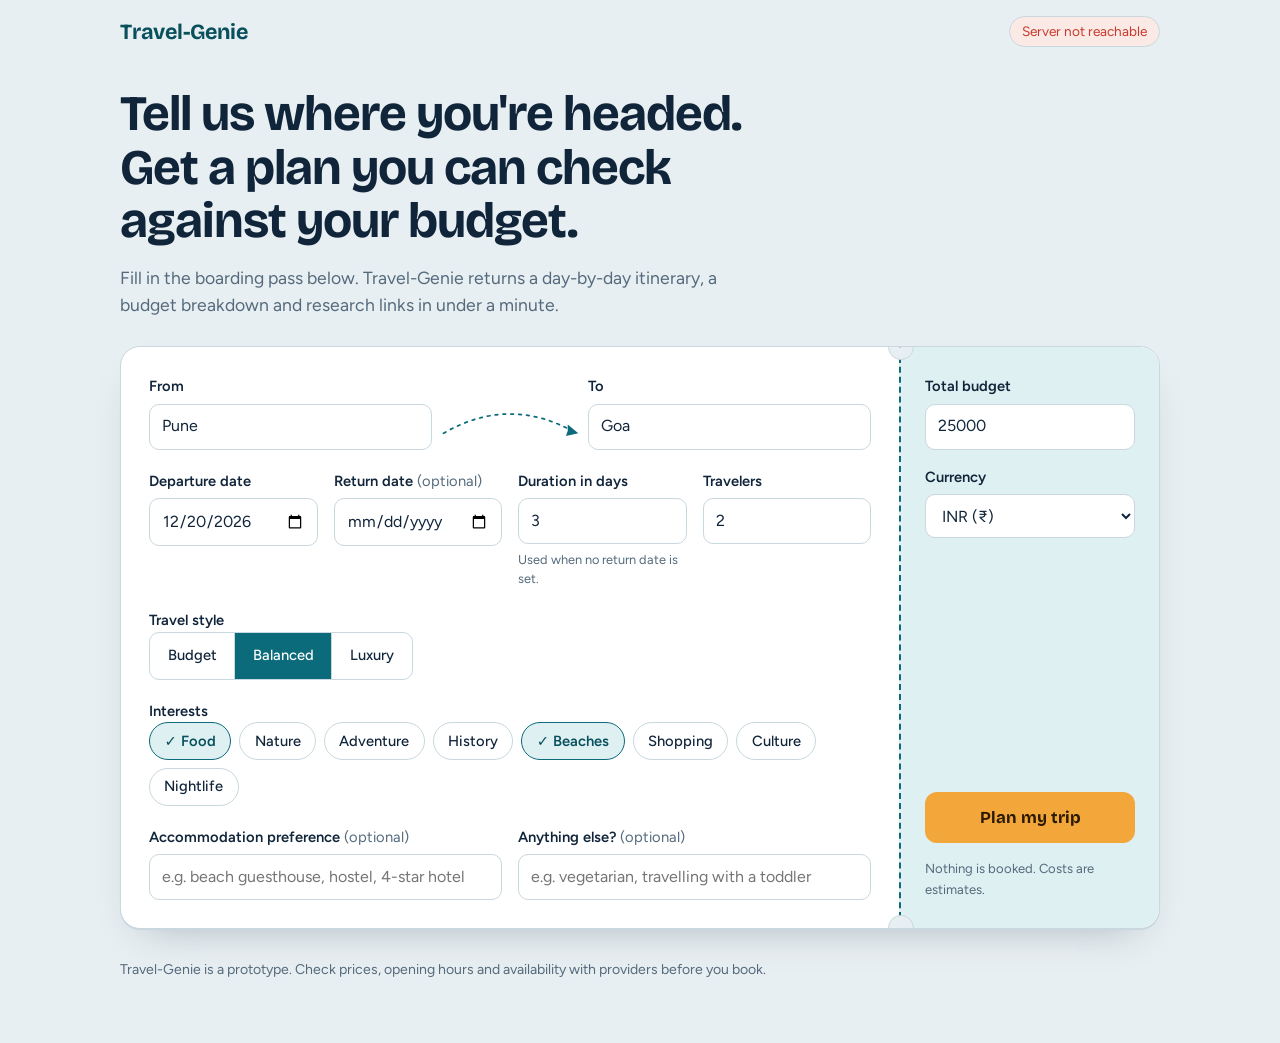
==== static/index.html @ c861fd00 "Build Travel-Genie MVP: FastAPI backend, Gemini + SerpApi integrations, demo fallback, UI, tests" ====
<!DOCTYPE html>
<html lang="en">
<head>
  <meta charset="utf-8">
  <meta name="viewport" content="width=device-width, initial-scale=1">
  <title>Travel-Genie: plan a trip with a budget you can check</title>
  <meta name="description" content="Tell Travel-Genie where you're headed and get a day-by-day plan with an estimated budget.">
  <link rel="icon" href="data:image/svg+xml,%3Csvg xmlns='http://www.w3.org/2000/svg' viewBox='0 0 100 100'%3E%3Ctext y='.9em' font-size='90'%3E%F0%9F%A7%9E%3C/text%3E%3C/svg%3E">
  <link rel="preconnect" href="https://fonts.googleapis.com">
  <link rel="preconnect" href="https://fonts.gstatic.com" crossorigin>
  <link href="https://fonts.googleapis.com/css2?family=Bricolage+Grotesque:opsz,wght@12..96,500;12..96,700&family=Figtree:wght@400;500;600&display=swap" rel="stylesheet">
  <link rel="stylesheet" href="/static/styles.css">
</head>
<body>
  <a class="skip" href="#plan-form">Skip to the planner</a>

  <header class="top">
    <div class="wrap top-row">
      <span class="brand">Travel-Genie</span>
      <span id="mode-pill" class="mode-pill" role="status">Checking setup…</span>
    </div>
  </header>

  <main>
    <section class="hero wrap">
      <h1>Tell us where you're headed. Get a plan you can check against your budget.</h1>
      <p class="lede">Fill in the boarding pass below. Travel-Genie returns a day-by-day itinerary, a budget breakdown and research links in under a minute.</p>
    </section>

    <section class="wrap">
      <form id="plan-form" class="pass" novalidate>
        <div class="pass-main">
          <div class="route">
            <div class="field route-field">
              <label for="start_city">From</label>
              <input id="start_city" name="start_city" value="Pune" autocomplete="off" required maxlength="80">
            </div>
            <svg class="route-line" viewBox="0 0 160 40" aria-hidden="true" focusable="false">
              <path d="M4 30 Q80 -14 156 30" fill="none" stroke="currentColor" stroke-width="2" stroke-dasharray="3 6" stroke-linecap="round"/>
              <path d="M146 20l12 10-14 3 2-6z" fill="currentColor"/>
            </svg>
            <div class="field route-field">
              <label for="destination">To</label>
              <input id="destination" name="destination" value="Goa" autocomplete="off" required maxlength="80">
            </div>
          </div>

          <div class="grid">
            <div class="field">
              <label for="departure_date">Departure date</label>
              <input id="departure_date" name="departure_date" type="date" required>
            </div>
            <div class="field">
              <label for="return_date">Return date <span class="opt">(optional)</span></label>
              <input id="return_date" name="return_date" type="date">
            </div>
            <div class="field">
              <label for="duration_days">Duration in days</label>
              <input id="duration_days" name="duration_days" type="number" min="1" max="14" value="3" inputmode="numeric">
              <small id="duration-hint" class="hint">Used when no return date is set.</small>
            </div>
            <div class="field">
              <label for="travelers">Travelers</label>
              <input id="travelers" name="travelers" type="number" min="1" max="20" value="2" inputmode="numeric" required>
            </div>
          </div>

          <fieldset class="field">
            <legend>Travel style</legend>
            <div class="segmented">
              <label><input type="radio" name="travel_style" value="budget"><span>Budget</span></label>
              <label><input type="radio" name="travel_style" value="balanced" checked><span>Balanced</span></label>
              <label><input type="radio" name="travel_style" value="luxury"><span>Luxury</span></label>
            </div>
          </fieldset>

          <fieldset class="field">
            <legend>Interests</legend>
            <div class="chips" id="interests">
              <label><input type="checkbox" name="interests" value="food" checked><span>Food</span></label>
              <label><input type="checkbox" name="interests" value="nature"><span>Nature</span></label>
              <label><input type="checkbox" name="interests" value="adventure"><span>Adventure</span></label>
              <label><input type="checkbox" name="interests" value="history"><span>History</span></label>
              <label><input type="checkbox" name="interests" value="beaches" checked><span>Beaches</span></label>
              <label><input type="checkbox" name="interests" value="shopping"><span>Shopping</span></label>
              <label><input type="checkbox" name="interests" value="culture"><span>Culture</span></label>
              <label><input type="checkbox" name="interests" value="nightlife"><span>Nightlife</span></label>
            </div>
          </fieldset>

          <div class="grid two">
            <div class="field">
              <label for="accommodation">Accommodation preference <span class="opt">(optional)</span></label>
              <input id="accommodation" name="accommodation" placeholder="e.g. beach guesthouse, hostel, 4-star hotel" maxlength="100">
            </div>
            <div class="field">
              <label for="notes">Anything else? <span class="opt">(optional)</span></label>
              <input id="notes" name="notes" placeholder="e.g. vegetarian, travelling with a toddler" maxlength="1000">
            </div>
          </div>
        </div>

        <div class="pass-stub">
          <div class="field">
            <label for="budget">Total budget</label>
            <input id="budget" name="budget" type="number" min="1" step="any" value="25000" inputmode="decimal" required>
          </div>
          <div class="field">
            <label for="currency">Currency</label>
            <select id="currency" name="currency">
              <option value="INR" selected>INR (₹)</option>
              <option value="USD">USD ($)</option>
              <option value="EUR">EUR (€)</option>
              <option value="GBP">GBP (£)</option>
              <option value="AED">AED</option>
              <option value="SGD">SGD</option>
              <option value="THB">THB</option>
            </select>
          </div>
          <button type="submit" id="submit-btn" class="go">Plan my trip</button>
          <p class="stub-note">Nothing is booked. Costs are estimates.</p>
        </div>
      </form>
    </section>

    <section id="results" class="wrap results" aria-live="polite" tabindex="-1"></section>
  </main>

  <footer class="wrap foot">
    <p>Travel-Genie is a prototype. Check prices, opening hours and availability with providers before you book.</p>
  </footer>

  <script src="/static/app.js"></script>
</body>
</html>
---- static/styles.css ----
:root {
  --ink: #10243a;
  --muted: #546a7c;
  --page: #e8eff2;
  --paper: #ffffff;
  --line: #c9d7de;
  --lagoon: #0b6b7a;
  --lagoon-deep: #08505c;
  --lagoon-wash: #dff0f2;
  --saffron: #f3a73b;
  --saffron-deep: #b86f00;
  --coral: #c8392c;
  --coral-wash: #fbe9e6;
  --ok: #1d7a4a;
  --ok-wash: #e1f3e8;
  --radius: 14px;
  --display: "Bricolage Grotesque", "Trebuchet MS", system-ui, sans-serif;
  --body: "Figtree", system-ui, -apple-system, "Segoe UI", sans-serif;
}
@media (prefers-color-scheme: dark) {
  :root {
    --ink: #e7eef3; --muted: #9fb3c1; --page: #0c1a26; --paper: #132636; --line: #264257;
    --lagoon: #52c2d1; --lagoon-deep: #7bd3df; --lagoon-wash: #12384a;
    --saffron: #f3a73b; --saffron-deep: #f6c070; --coral: #ff8a7c; --coral-wash: #3a1f22;
    --ok: #6fd39b; --ok-wash: #14382a;
  }
}
* { box-sizing: border-box; }
html { scroll-behavior: smooth; }
body { margin: 0; background: var(--page); color: var(--ink); font: 400 1rem/1.55 var(--body); }
.wrap { width: min(1040px, 100% - 2rem); margin-inline: auto; }
.skip { position: absolute; left: -999px; top: 0; background: var(--ink); color: var(--paper); padding: .5rem 1rem; z-index: 10; }
.skip:focus { left: 1rem; top: 1rem; }
:focus-visible { outline: 3px solid var(--saffron); outline-offset: 2px; }

.top { padding: 1rem 0; }
.top-row { display: flex; justify-content: space-between; align-items: center; gap: 1rem; }
.brand { font: 700 1.35rem var(--display); letter-spacing: -.01em; color: var(--lagoon-deep); }
.mode-pill { font-size: .85rem; padding: .25rem .75rem; border-radius: 999px; background: var(--lagoon-wash); color: var(--lagoon-deep); border: 1px solid var(--line); }
.mode-pill.demo { background: var(--coral-wash); color: var(--coral); }

.hero { padding: 1.5rem 0 1.75rem; }
h1 { font: 700 clamp(1.9rem, 4.6vw, 3.1rem)/1.08 var(--display); letter-spacing: -.02em; margin: 0 0 1rem; max-width: 22ch; text-wrap: balance; }
.lede { font-size: 1.1rem; color: var(--muted); max-width: 56ch; margin: 0; }

/* ---------- boarding pass form ---------- */
.pass { display: grid; grid-template-columns: 1fr 260px; background: var(--paper); border: 1px solid var(--line); border-radius: 20px; position: relative; box-shadow: 0 1px 0 var(--line), 0 18px 40px -24px rgba(16, 36, 58, .35); }
.pass-main { padding: 1.75rem; display: grid; gap: 1.25rem; }
.pass-stub { padding: 1.75rem 1.5rem; display: flex; flex-direction: column; gap: 1rem; background: var(--lagoon-wash); border-left: 2px dashed var(--lagoon); border-radius: 0 20px 20px 0; position: relative; }
.pass-stub::before, .pass-stub::after { content: ""; position: absolute; left: -13px; width: 24px; height: 24px; border-radius: 50%; background: var(--page); border: 1px solid var(--line); }
.pass-stub::before { top: -13px; clip-path: inset(50% 0 0 0); }
.pass-stub::after { bottom: -13px; clip-path: inset(0 0 50% 0); }

.route { display: grid; grid-template-columns: 1fr minmax(60px, 140px) 1fr; align-items: end; gap: .5rem; }
.route-line { width: 100%; color: var(--lagoon); margin-bottom: .5rem; }
.route-field input { font: 700 clamp(1.6rem, 4vw, 2.3rem)/1.1 var(--display); border: 0; border-bottom: 2px solid var(--line); border-radius: 0; padding: .25rem 0; background: transparent; }
.route-field input:focus { border-bottom-color: var(--lagoon); outline: none; }
.route-field input:focus-visible { outline: none; box-shadow: 0 3px 0 0 var(--saffron); }

.grid { display: grid; gap: 1rem; grid-template-columns: repeat(4, 1fr); }
.grid.two { grid-template-columns: repeat(2, 1fr); }
.field { display: flex; flex-direction: column; gap: .35rem; border: 0; padding: 0; margin: 0; min-width: 0; }
label, legend { font-weight: 600; font-size: .92rem; padding: 0; }
.opt { font-weight: 400; color: var(--muted); }
.hint { color: var(--muted); font-size: .8rem; }
input:not([type="radio"]):not([type="checkbox"]), select {
  font: inherit; color: inherit; background: var(--paper); border: 1.5px solid var(--line); border-radius: 10px; padding: .6rem .75rem; width: 100%; min-height: 44px;
}
input:not([type="radio"]):not([type="checkbox"]):focus-visible, select:focus-visible { outline: 3px solid var(--saffron); border-color: var(--lagoon); }
input[aria-invalid="true"], select[aria-invalid="true"] { border-color: var(--coral); background: var(--coral-wash); }
input:disabled { background: var(--page); color: var(--muted); }
.pass-stub input, .pass-stub select { background: var(--paper); }

.segmented { display: inline-flex; border: 1.5px solid var(--line); border-radius: 10px; overflow: hidden; align-self: flex-start; }
.segmented label { margin: 0; }
.segmented input, .chips input { position: absolute; opacity: 0; pointer-events: none; }
.segmented span { display: block; padding: .55rem 1.1rem; cursor: pointer; font-weight: 500; min-height: 44px; line-height: 1.9; }
.segmented label + label span { border-left: 1.5px solid var(--line); }
.segmented input:checked + span { background: var(--lagoon); color: #fff; }
.segmented input:focus-visible + span, .chips input:focus-visible + span { outline: 3px solid var(--saffron); outline-offset: -3px; }

.chips { display: flex; flex-wrap: wrap; gap: .5rem; }
.chips span { display: inline-block; padding: .4rem .9rem; border: 1.5px solid var(--line); border-radius: 999px; cursor: pointer; font-weight: 500; }
.chips input:checked + span { background: var(--lagoon-wash); border-color: var(--lagoon); color: var(--lagoon-deep); font-weight: 600; }
.chips input:checked + span::before { content: "✓ "; }

.go { margin-top: auto; font: 700 1.05rem var(--display); background: var(--saffron); color: #2b1a00; border: 0; border-radius: 12px; padding: .95rem 1rem; min-height: 50px; cursor: pointer; transition: transform .12s, background .12s; }
.go:hover { background: #ffb64d; }
.go:active { transform: translateY(1px); }
.go[disabled] { opacity: .6; cursor: progress; }
.stub-note { margin: 0; font-size: .82rem; color: var(--muted); }

/* ---------- results ---------- */
.results { margin: 2rem auto 1rem; outline: none; }
.results:empty { margin: 0 auto; }
.panel { background: var(--paper); border: 1px solid var(--line); border-radius: var(--radius); padding: 1.5rem; margin-bottom: 1.25rem; }
.panel h2 { font: 700 1.4rem var(--display); margin: 0 0 .75rem; letter-spacing: -.01em; }
.panel h3 { font: 700 1.05rem var(--display); margin: 0 0 .35rem; }

.loading { display: flex; align-items: center; gap: 1rem; }
.spinner { width: 28px; height: 28px; border: 4px solid var(--lagoon-wash); border-top-color: var(--lagoon); border-radius: 50%; animation: spin .9s linear infinite; flex: none; }
@keyframes spin { to { transform: rotate(360deg); } }
@media (prefers-reduced-motion: reduce) { .spinner { animation-duration: 3s; } html { scroll-behavior: auto; } }

.error { border-color: var(--coral); background: var(--coral-wash); }
.error h2 { color: var(--coral); }
.error ul { margin: .5rem 0 1rem; padding-left: 1.2rem; }
.btn { font: 600 1rem var(--body); border: 1.5px solid var(--lagoon); color: var(--lagoon-deep); background: transparent; border-radius: 10px; padding: .6rem 1.1rem; min-height: 44px; cursor: pointer; }
.btn:hover { background: var(--lagoon-wash); }

.summary-head { display: flex; flex-wrap: wrap; justify-content: space-between; gap: 1rem; align-items: flex-start; }
.summary-head h2 { font-size: clamp(1.5rem, 3.5vw, 2.1rem); margin-bottom: .25rem; }
.facts { color: var(--muted); margin: 0; }
.badges { display: flex; flex-wrap: wrap; gap: .5rem; margin-top: 1rem; }
.badge { font-size: .85rem; font-weight: 600; padding: .3rem .75rem; border-radius: 8px; border: 1.5px solid var(--line); }
.badge.live { background: var(--ok-wash); color: var(--ok); border-color: var(--ok); }
.badge.demo { background: var(--coral-wash); color: var(--coral); border-color: var(--coral); border-style: dashed; }
.badge.neutral { background: var(--page); color: var(--muted); }
.warnings { margin: 1rem 0 0; padding: .75rem 1rem .75rem 2rem; background: var(--page); border-radius: 10px; font-size: .92rem; color: var(--muted); }
.disclaimer { margin: 1rem 0 0; font-size: .9rem; color: var(--muted); }

.money-cards { display: grid; grid-template-columns: repeat(3, 1fr); gap: 1rem; margin-bottom: 1.25rem; }
.money { border: 1.5px solid var(--line); border-radius: 12px; padding: 1rem; }
.money .k { font-size: .88rem; color: var(--muted); font-weight: 600; }
.money .v { font: 700 1.7rem/1.2 var(--display); }
.money.under { background: var(--ok-wash); border-color: var(--ok); } .money.under .v { color: var(--ok); }
.money.over { background: var(--coral-wash); border-color: var(--coral); } .money.over .v { color: var(--coral); }
.cat { display: grid; grid-template-columns: 11rem 1fr 7.5rem; gap: .75rem; align-items: center; padding: .4rem 0; }
.cat .bar { height: 10px; background: var(--page); border-radius: 6px; overflow: hidden; }
.cat .bar i { display: block; height: 100%; background: var(--lagoon); border-radius: 6px; }
.cat .amt { text-align: right; font-weight: 600; font-variant-numeric: tabular-nums; }
.suggest { margin: 1rem 0 0; padding-left: 1.2rem; }
.suggest li { margin-bottom: .25rem; }
.fine { color: var(--muted); font-size: .88rem; margin: .75rem 0 0; }

.day { padding: 0; overflow: hidden; }
.day-head { display: flex; flex-wrap: wrap; align-items: baseline; gap: .25rem 1rem; padding: 1rem 1.5rem; background: var(--lagoon-wash); border-bottom: 1px solid var(--line); }
.day-head h2 { margin: 0; font-size: 1.25rem; }
.day-head .date { color: var(--muted); font-weight: 500; }
.day-head .daycost { margin-left: auto; font-size: .9rem; color: var(--muted); }
.slots { display: grid; grid-template-columns: repeat(3, 1fr); }
.slot { padding: 1.1rem 1.5rem; border-right: 1px solid var(--line); }
.slot:last-child { border-right: 0; }
.slot .when { font-size: .85rem; font-weight: 600; color: var(--saffron-deep); }
.slot p { margin: .25rem 0; color: var(--muted); font-size: .95rem; }
.slot .cost { font-size: .88rem; font-weight: 600; }
.day-foot { padding: 1rem 1.5rem; border-top: 1px solid var(--line); display: grid; grid-template-columns: 1fr 1fr; gap: 1rem; font-size: .93rem; }
.day-foot dt { font-weight: 600; } .day-foot dd { margin: 0 0 .35rem; color: var(--muted); }
.day-foot dl { margin: 0; }

.two-col { display: grid; grid-template-columns: 1fr 1fr; gap: 1.25rem; }
.two-col .panel { margin: 0; }
.plain { margin: 0; padding-left: 1.2rem; } .plain li { margin-bottom: .45rem; }
.stays { display: grid; gap: .75rem; }
.stay { border: 1.5px solid var(--line); border-radius: 12px; padding: .8rem 1rem; }
.stay p { margin: .15rem 0; color: var(--muted); font-size: .93rem; }
.sources { list-style: none; margin: 0; padding: 0; display: grid; gap: .75rem; }
.sources a { color: var(--lagoon-deep); font-weight: 600; }
.sources p { margin: .1rem 0 0; color: var(--muted); font-size: .9rem; }
.kind { font-size: .78rem; font-weight: 600; color: var(--muted); border: 1px solid var(--line); border-radius: 6px; padding: 0 .4rem; margin-left: .4rem; white-space: nowrap; }
.wide { margin-top: 1.25rem; }
.again { display: flex; gap: .75rem; flex-wrap: wrap; margin: 1rem 0 2rem; }
.foot { padding: 1rem 0 3rem; color: var(--muted); font-size: .88rem; }

@media (max-width: 860px) {
  .pass { grid-template-columns: 1fr; }
  .pass-stub { border-left: 0; border-top: 2px dashed var(--lagoon); border-radius: 0 0 20px 20px; }
  .pass-stub::before, .pass-stub::after { top: -13px; bottom: auto; }
  .pass-stub::before { left: -13px; clip-path: inset(0 0 0 50%); }
  .pass-stub::after { left: auto; right: -13px; clip-path: inset(0 50% 0 0); }
  .grid { grid-template-columns: repeat(2, 1fr); }
  .slots { grid-template-columns: 1fr; }
  .slot { border-right: 0; border-bottom: 1px solid var(--line); } .slot:last-child { border-bottom: 0; }
  .two-col, .day-foot { grid-template-columns: 1fr; }
  .two-col .panel + .panel { margin-top: 1.25rem; }
}
@media (max-width: 560px) {
  .pass-main { padding: 1.25rem; }
  .grid, .grid.two, .money-cards { grid-template-columns: 1fr; }
  .route { grid-template-columns: 1fr; }
  .route-line { display: none; }
  .cat { grid-template-columns: 1fr auto; }
  .cat .bar { grid-column: 1 / -1; order: 3; }
  .panel { padding: 1.1rem; }
}
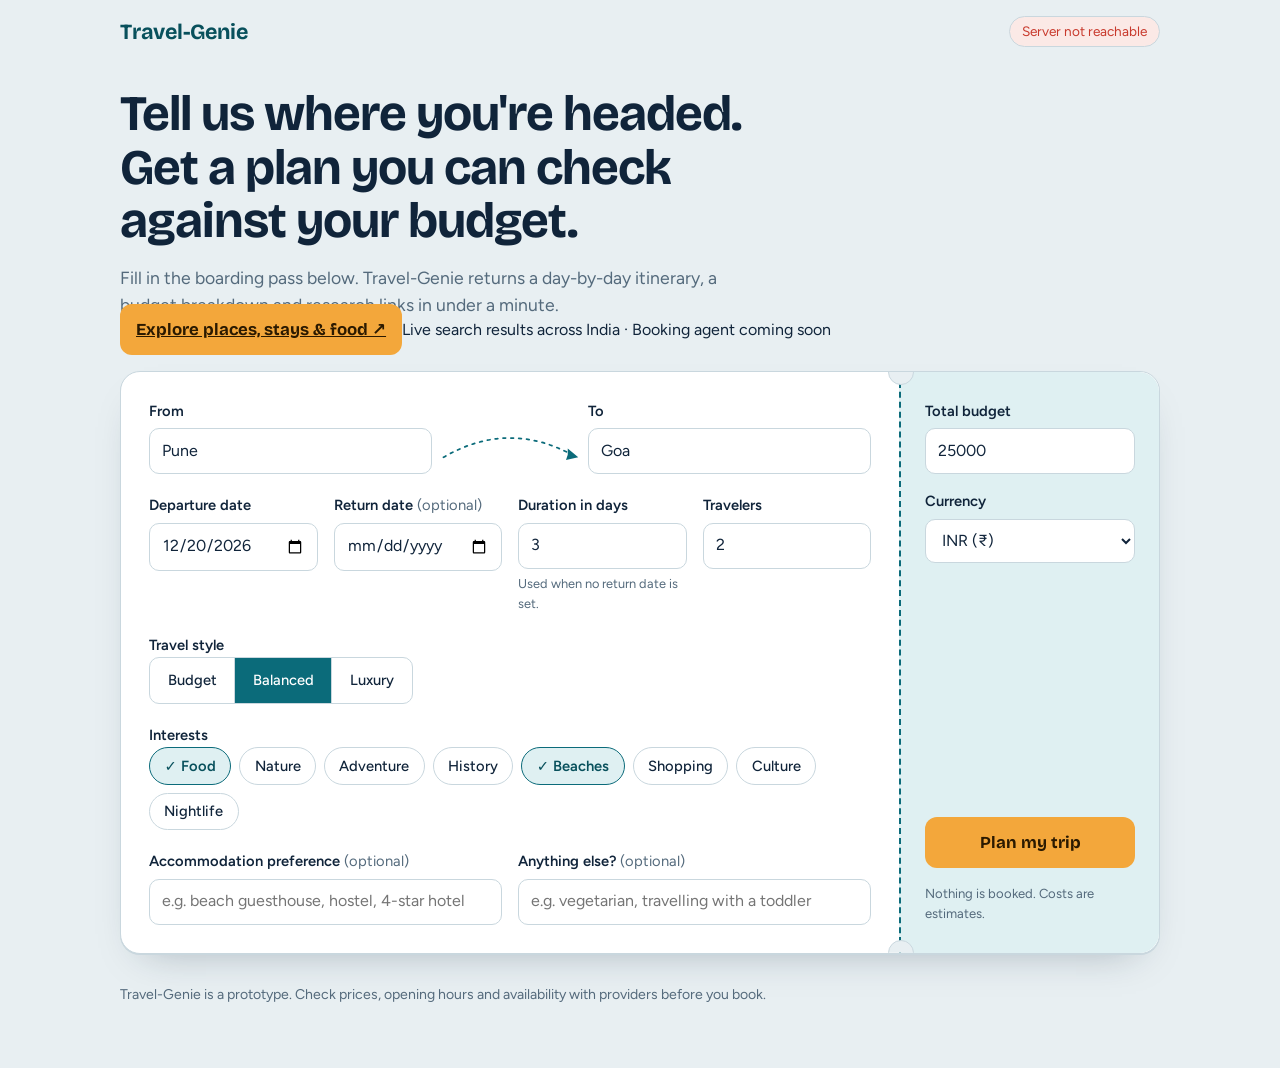
==== commit 1ded68e3: "Add discover page entry point to planner" ====
--- a/static/index.html
+++ b/static/index.html
@@ -25,6 +25,7 @@
     <section class="hero wrap">
       <h1>Tell us where you're headed. Get a plan you can check against your budget.</h1>
       <p class="lede">Fill in the boarding pass below. Travel-Genie returns a day-by-day itinerary, a budget breakdown and research links in under a minute.</p>
+      <div class="hero-actions"><a id="discover-link" class="go hero-discover" href="/discover">Explore places, stays &amp; food <span aria-hidden="true">↗</span></a><span class="hero-action-note">Live search results across India · Booking agent coming soon</span></div>
     </section>
 
     <section class="wrap">
--- a/static/styles.css
+++ b/static/styles.css
@@ -116,6 +116,8 @@
 .badge.live { background: var(--ok-wash); color: var(--ok); border-color: var(--ok); }
 .badge.demo { background: var(--coral-wash); color: var(--coral); border-color: var(--coral); border-style: dashed; }
 .badge.neutral { background: var(--page); color: var(--muted); }
+.notice { margin: 1rem 0 0; padding: .75rem 1rem; border: 1.5px dashed var(--coral); background: var(--coral-wash); color: var(--ink); border-radius: 10px; }
+.notice strong { color: var(--coral); }
 .warnings { margin: 1rem 0 0; padding: .75rem 1rem .75rem 2rem; background: var(--page); border-radius: 10px; font-size: .92rem; color: var(--muted); }
 .disclaimer { margin: 1rem 0 0; font-size: .9rem; color: var(--muted); }
 
